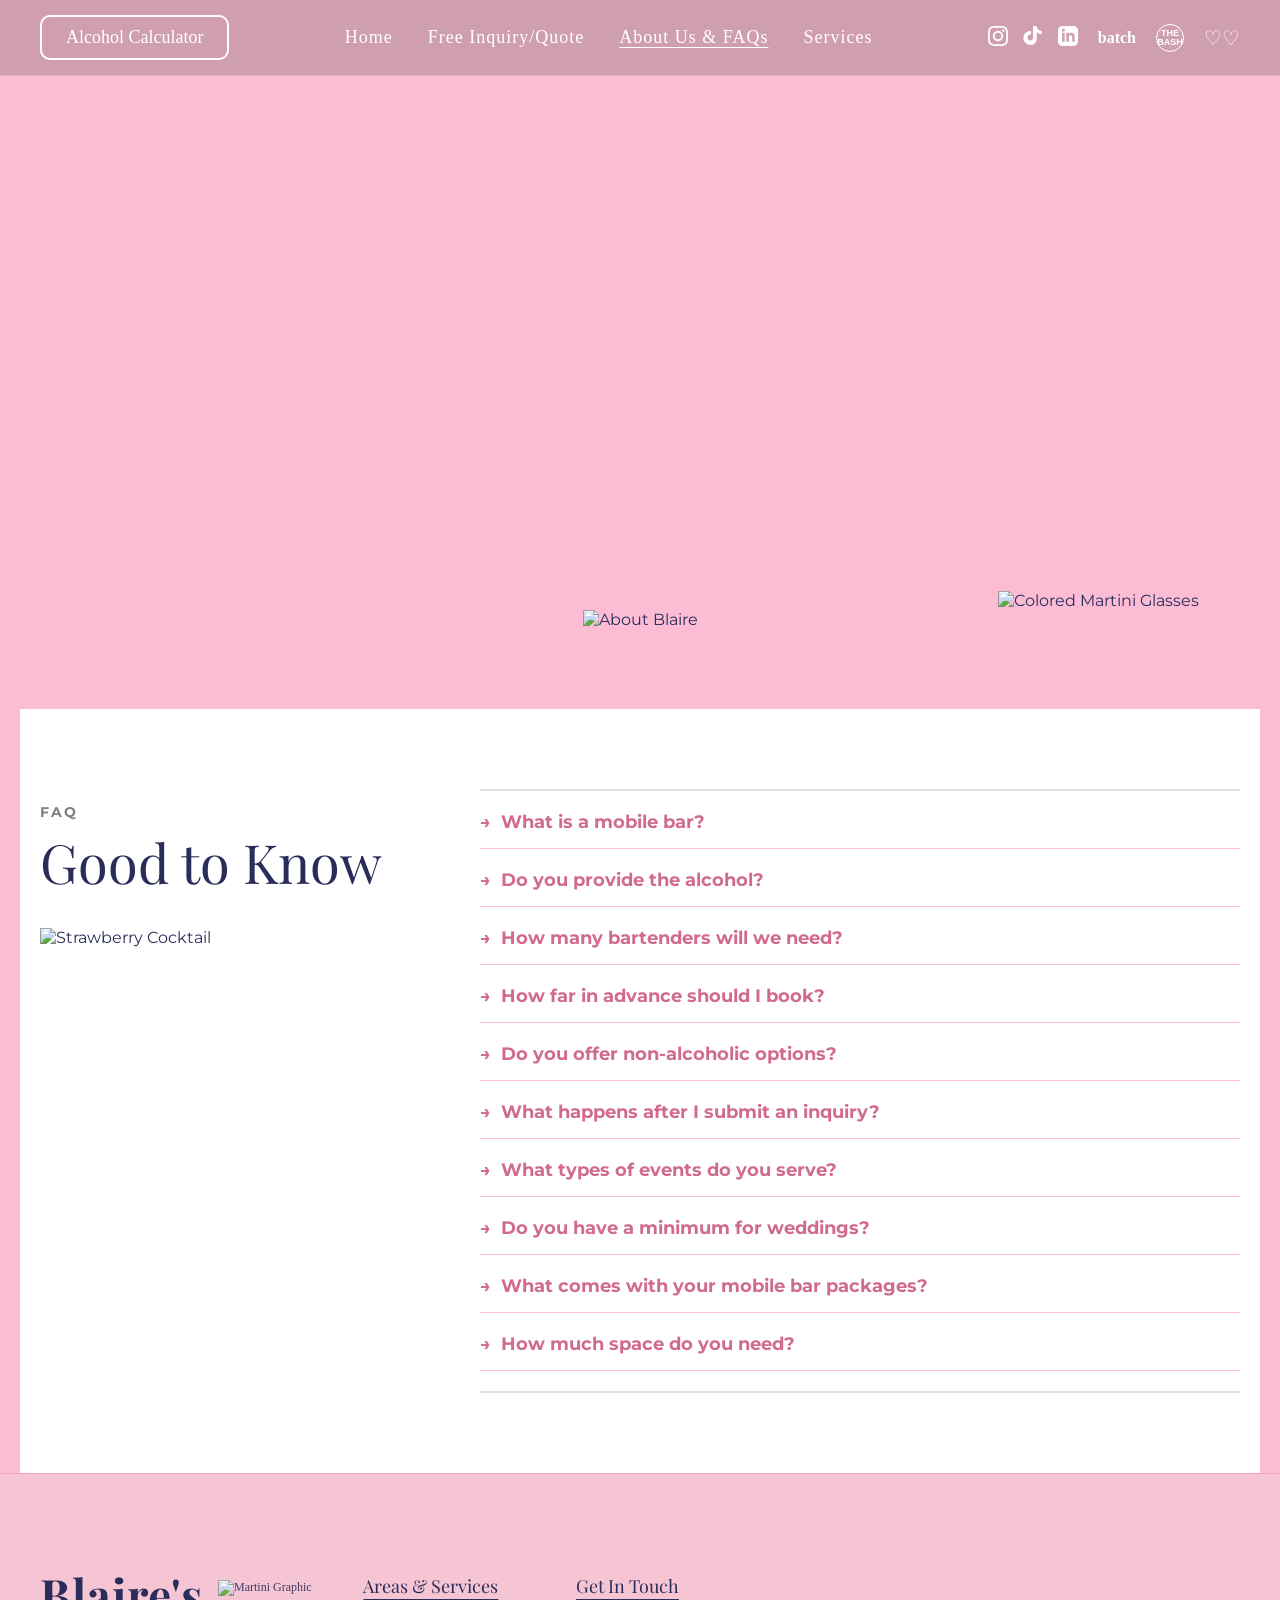
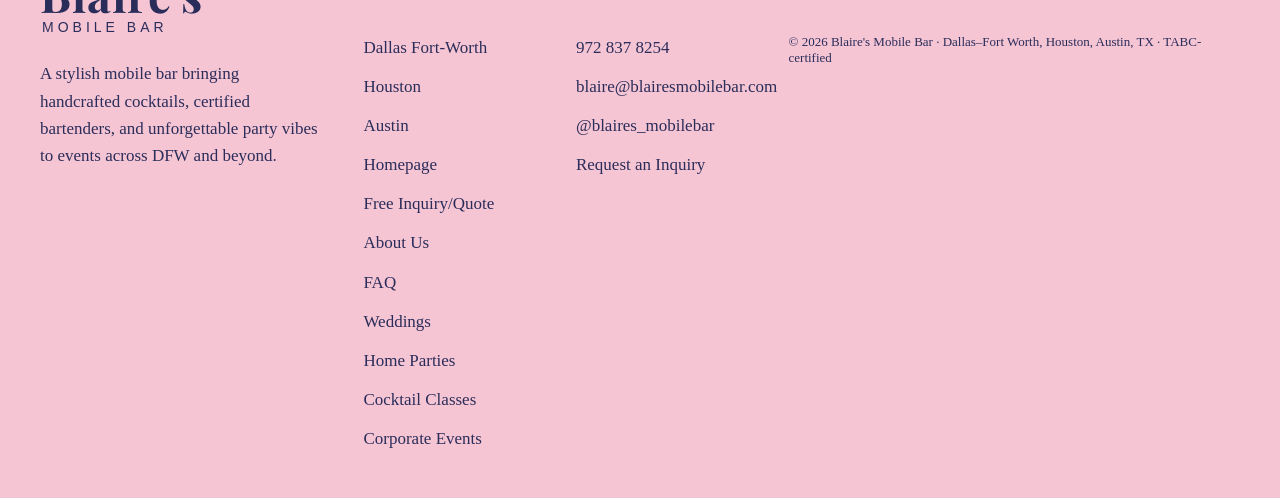
==== about.html @ 7f36cc10 "Add files via upload" ====
<!DOCTYPE html>
<html lang="en">
<head>
    <meta charset="UTF-8">
    <meta name="viewport" content="width=device-width, initial-scale=1.0">
    <title>About Us & FAQs | Blaire's Mobile Bar</title>
    
    <!-- Meta Pixel Code -->
    <script>
    !function(f,b,e,v,n,t,s)
    {if(f.fbq)return;n=f.fbq=function(){n.callMethod?
    n.callMethod.apply(n,arguments):n.queue.push(arguments)};
    if(!f._fbq)f._fbq=n;n.push=n;n.loaded=!0;n.version='2.0';
    n.queue=[];t=b.createElement(e);t.async=!0;
    t.src=v;s=b.getElementsByTagName(e)[0];
    s.parentNode.insertBefore(t,s)}(window, document,'script',
    'https://connect.facebook.net/en_US/fbevents.js');
    fbq('init', '1625877711459147');
    fbq('track', 'PageView');
    </script>
    <noscript><img height="1" width="1" style="display:none"
    src="https://www.facebook.com/tr?id=1625877711459147&ev=PageView&noscript=1"
    /></noscript>
    <!-- End Meta Pixel Code -->

    <link rel="stylesheet" href="style.css">
</head>
<body>

    <!-- Navigation Header -->
    <header style="position: fixed; top: 0; left: 0; width: 100%; z-index: 1000; background-color: rgba(140, 115, 121, 0.4); backdrop-filter: blur(8px); -webkit-backdrop-filter: blur(8px); display: flex; align-items: center; justify-content: space-between; padding: 15px 40px; box-sizing: border-box; font-family: Georgia, serif; border-bottom: 1px solid rgba(255, 255, 255, 0.2);">
        
        <!-- Styled Button -->
        <a href="#" class="btn" style="background-color: transparent; border: 2px solid white; border-radius: 10px; font-family: Georgia, serif; text-transform: none; font-size: 18px; font-weight: normal; color: white; padding: 10px 24px; text-decoration: none; display: inline-block;">Alcohol Calculator</a>
        
        <!-- Navigation Links -->
        <ul class="nav-links" style="display: flex; gap: 35px; list-style: none; margin: 0; padding: 0; align-items: center;">
            <li><a href="index.html" style="font-family: Georgia, serif; font-size: 18px; color: white; text-decoration: none; text-transform: none;">Home</a></li>
            <li><a href="quote.html" style="font-family: Georgia, serif; font-size: 18px; color: white; text-decoration: none; text-transform: none;">Free Inquiry/Quote</a></li>
            <li><a href="about.html" style="font-family: Georgia, serif; font-size: 18px; color: white; text-decoration: underline; text-underline-offset: 4px; text-transform: none;">About Us & FAQs</a></li>
            <li><a href="services.html" style="font-family: Georgia, serif; font-size: 18px; color: white; text-decoration: none; text-transform: none;">Services</a></li>
        </ul>
        
        <!-- Socials & Partners (Linked) -->
        <div class="socials-partners" style="display: flex; align-items: center; gap: 15px; color: white;">
            <!-- Instagram -->
            <a href="https://www.instagram.com/blaires_mobilebar/" target="_blank" style="color: white; text-decoration: none;">
                <svg width="20" height="20" fill="currentColor" viewBox="0 0 24 24"><path d="M12 2.163c3.204 0 3.584.012 4.85.07 3.252.148 4.771 1.691 4.919 4.919.058 1.265.069 1.645.069 4.849 0 3.205-.012 3.584-.069 4.849-.149 3.225-1.664 4.771-4.919 4.919-1.266.058-1.644.07-4.85.07-3.204 0-3.584-.012-4.849-.07-3.26-.149-4.771-1.699-4.919-4.92-.058-1.265-.07-1.644-.07-4.849 0-3.204.013-3.583.07-4.849.149-3.227 1.664-4.771 4.919-4.919 1.266-.057 1.645-.069 4.849-.069zM12 0C8.741 0 8.333.014 7.053.072 2.695.272.273 2.69.073 7.051.014 8.333 0 8.741 0 12c0 3.259.014 3.668.072 4.948.2 4.358 2.618 6.78 6.98 6.98 1.281.058 1.689.072 4.948.072 3.259 0 3.668-.014 4.948-.072 4.354-.2 6.782-2.618 6.979-6.98.059-1.28.073-1.689.073-4.948 0-3.259-.014-3.667-.072-4.947-.196-4.354-2.617-6.78-6.979-6.98C15.668.014 15.259 0 12 0zm0 5.838a6.162 6.162 0 100 12.324 6.162 6.162 0 000-12.324zM12 16a4 4 0 110-8 4 4 0 010 8zm6.406-11.845a1.44 1.44 0 100 2.881 1.44 1.44 0 000-2.881z"/></svg>
            </a>
            <!-- TikTok -->
            <a href="https://tiktok.com/@blaires.mobile.bar" target="_blank" style="color: white; text-decoration: none;">
                <svg width="20" height="20" fill="currentColor" viewBox="0 0 24 24"><path d="M12.53.02C13.84 0 15.14.01 16.44 0c.08 1.53.63 3.09 1.75 4.17 1.12 1.11 2.7 1.62 4.24 1.79v4.03c-1.44-.07-2.88-.52-4.11-1.28a7.86 7.86 0 01-1.79-1.57V15c-.01 1.4-.33 2.83-1.01 4.1-.73 1.35-1.92 2.47-3.37 3.05a8.77 8.77 0 01-6.14.07 8.52 8.52 0 01-3.67-2.65A8.77 8.77 0 01.32 15a8.88 8.88 0 013.22-7.16 8.52 8.52 0 016.14-1.64v4.06c-.95-.08-1.93.09-2.77.58-.87.51-1.48 1.45-1.6 2.46-.11.96.16 1.98.74 2.77s1.5 1.28 2.49 1.27a3.48 3.48 0 003.49-3.48V.02h.53z"/></svg>
            </a>
            <!-- LinkedIn -->
            <a href="https://www.linkedin.com/company/blaire-s-mobile-bar/" target="_blank" style="color: white; text-decoration: none;">
                <svg width="20" height="20" fill="currentColor" viewBox="0 0 24 24"><path d="M19 0h-14c-2.761 0-5 2.239-5 5v14c0 2.761 2.239 5 5 5h14c2.762 0 5-2.239 5-5v-14c0-2.761-2.238-5-5-5zm-11 19h-3v-11h3v11zm-1.5-12.268c-.966 0-1.75-.779-1.75-1.75s.784-1.75 1.75-1.75 1.75.779 1.75 1.75-.784 1.75-1.75 1.75zm13.5 12.268h-3v-5.604c0-3.368-4-3.113-4 0v5.604h-3v-11h3v1.765c1.396-2.586 7-2.777 7 2.476v6.759z"/></svg>
            </a>
            <!-- Batch -->
            <a href="https://letsbatch.com/experiences/fb91f2fe-104f-4f2c-a0b3-4a798e4db5f9" target="_blank" style="color: white; text-decoration: none; display: flex; align-items: center;">
                <span style="font-family: Georgia, serif; font-size: 16px; font-weight: bold; margin-left: 5px;">batch</span>
            </a>
            <!-- THE BASH badge -->
            <a href="https://www.thebash.com/bartender/blaire-s-mobile-bar-service" target="_blank" style="color: white; text-decoration: none; display: flex; align-items: center;">
                <span style="font-family: 'Helvetica Neue', Helvetica, Arial, sans-serif; font-size: 9px; font-weight: bold; border: 1px solid white; border-radius: 50%; width: 26px; height: 26px; display: flex; align-items: center; justify-content: center; text-transform: uppercase; line-height: 1; text-align: center; margin-left: 5px;">the bash</span>
            </a>
            <!-- Zola (Double Hearts) -->
            <a href="https://www.zola.com/wedding-vendors/wedding-bar-services/blaire-s-mobile-bar" target="_blank" style="color: white; text-decoration: none; display: flex; align-items: center;">
                <span style="font-size: 20px; line-height: 1; margin-left: 5px;">♡♡</span>
            </a>
        </div>
    </header>

    <main>
        <!-- Hero Section -->
        <section class="hero" style="position: relative; height: 450px; background-image: url('images/about us page top banner.png'); background-size: cover; background-position: center; margin-top: 0;">
            
            <!-- Overlapping Colored Glasses (Moved further right and lowered) -->
            <img src="images/about us colored glasses.png" alt="Colored Martini Glasses" style="position: absolute; bottom: -160px; left: 78%; width: 280px; z-index: 10; pointer-events: none;">
            
        </section>

        <!-- About Section (Pink Background using single Canva image) -->
        <section style="background-color: var(--bg-pink); padding: 160px 20px 80px 20px; text-align: center;">
            <img src="images/about us page - bar plus about us.png" alt="About Blaire" style="max-width: 1000px; width: 100%; height: auto;">
        </section>

        <!-- FAQ Section -->
        <section class="faq-section" style="display: flex; flex-wrap: wrap; max-width: 1200px; margin: 0 auto; padding: 80px 20px; gap: 60px;">
            
            <!-- Left Side: Title and Image -->
            <div style="flex: 1; min-width: 350px;">
                <p style="text-transform: uppercase; letter-spacing: 2px; font-size: 14px; color: gray; margin-bottom: 5px; font-weight: bold;">FAQ</p>
                <h2 style="font-size: 54px; margin-top: 0; color: var(--nav-dark); font-weight: normal; margin-bottom: 30px;">Good to Know</h2>
                <img src="images/about us strawberry.png" alt="Strawberry Cocktail" style="width: 100%; max-width: 450px; box-shadow: none;">
            </div>

            <!-- Right Side: Accordions (Matching exact text from screenshot) -->
            <div style="flex: 2; min-width: 500px;">
                <div style="border-top: 2px solid #e0e0e0; border-bottom: 2px solid #e0e0e0; padding: 20px 0;">
                    
                    <details style="margin-bottom: 20px;">
                        <summary style="color: #d16b8a; font-weight: bold; font-size: 18px; margin-bottom: 5px; cursor: pointer;">What is a mobile bar?</summary>
                        <p style="margin-top: 5px; color: #2a2d5a; line-height: 1.6;">A mobile bar is a fully portable bar experience that brings professional bartending services directly to your event. We handle the setup, service, and cleanup so you can focus on celebrating. We are fully insured and all of our bartenders are TABC-certified!</p>
                    </details>

                    <details style="margin-bottom: 20px;">
                        <summary style="color: #d16b8a; font-weight: bold; font-size: 18px; margin-bottom: 5px; cursor: pointer;">Do you provide the alcohol?</summary>
                        <p style="margin-top: 5px; color: #2a2d5a; line-height: 1.6;">No. Blaire's Mobile Bar is a dry hire service, meaning you'll purchase the alcohol while we provide the bartenders, bar setup, service, and expertise. Of course, we can help you determine how much alcohol to buy and recommend different types and pick up an order for you!</p>
                    </details>

                    <details style="margin-bottom: 20px;">
                        <summary style="color: #d16b8a; font-weight: bold; font-size: 18px; margin-bottom: 5px; cursor: pointer;">How many bartenders will we need?</summary>
                        <p style="margin-top: 5px; color: #2a2d5a; line-height: 1.6;">For most weddings, one bartender can comfortably serve up to 75 guests. For larger celebrations, we will need an additional bartender (+1 per 75 guests) to ensure quick service and shorter wait times.</p>
                    </details>

                    <details style="margin-bottom: 20px;">
                        <summary style="color: #d16b8a; font-weight: bold; font-size: 18px; margin-bottom: 5px; cursor: pointer;">How far in advance should I book?</summary>
                        <p style="margin-top: 5px; color: #2a2d5a; line-height: 1.6;">For summer and fall weddings, we recommend at least 10 months in advance. We only service 3 events per day on the weekend, so booking sooner is better!</p>
                    </details>
                    
                    <details style="margin-bottom: 20px;">
                        <summary style="color: #d16b8a; font-weight: bold; font-size: 18px; margin-bottom: 5px; cursor: pointer;">Do you offer non-alcoholic options?</summary>
                        <p style="margin-top: 5px; color: #2a2d5a; line-height: 1.6;">Yes! We can create mocktails and other non-alcoholic beverage experiences so every guest can enjoy something special.</p>
                    </details>

                    <details style="margin-bottom: 20px;">
                        <summary style="color: #d16b8a; font-weight: bold; font-size: 18px; margin-bottom: 5px; cursor: pointer;">What happens after I submit an inquiry?</summary>
                        <p style="margin-top: 5px; color: #2a2d5a; line-height: 1.6;">We'll reach out to learn more about your event, discuss your vision, answer any questions, and create a custom quote tailored to your celebration!</p>
                    </details>

                    <details style="margin-bottom: 20px;">
                        <summary style="color: #d16b8a; font-weight: bold; font-size: 18px; margin-bottom: 5px; cursor: pointer;">What types of events do you serve?</summary>
                        <p style="margin-top: 5px; color: #2a2d5a; line-height: 1.6;">We cater weddings, corporate events, private parties, birthday celebrations, anniversaries, fundraisers, festivals, and other special occasions. Just about anything, we can do!</p>
                    </details>

                    <details style="margin-bottom: 20px;">
                        <summary style="color: #d16b8a; font-weight: bold; font-size: 18px; margin-bottom: 5px; cursor: pointer;">Do you have a minimum for weddings?</summary>
                        <p style="margin-top: 5px; color: #2a2d5a; line-height: 1.6;">No! We have a base package starting at $850 and then everything is priced per person going to your event as well as any additional add-ons that you'd like for your event :)</p>
                    </details>

                    <details style="margin-bottom: 20px;">
                        <summary style="color: #d16b8a; font-weight: bold; font-size: 18px; margin-bottom: 5px; cursor: pointer;">What comes with your mobile bar packages?</summary>
                        <p style="margin-top: 5px; color: #2a2d5a; line-height: 1.6;">Our Base Package includes a full bar setup, premium cups and garnishes, one professional bartender, and fully insured service. Setup, service, and cleanup are all included, so you can focus on celebrating while we keep the drinks flowing. For events with more than 75 guests, an additional bartender is required to ensure smooth and efficient service :)</p>
                    </details>

                    <details style="margin-bottom: 0;">
                        <summary style="color: #d16b8a; font-weight: bold; font-size: 18px; margin-bottom: 5px; cursor: pointer;">How much space do you need?</summary>
                        <p style="margin-top: 5px; color: #2a2d5a; line-height: 1.6;">Our setup requires a flat, accessible area large enough for the bar and service space. We'll review your event location during the planning process to ensure a seamless setup!</p>
                    </details>

                </div>
            </div>
        </section>
    </main>

    <!-- Footer -->
    <footer style="background-color: #f6c5d4; padding: 100px 40px 40px; font-family: Georgia, serif; color: #2a2d5a; position: relative; z-index: 1;">
        
        <!-- Strict 3-Column Layout -->
        <div style="max-width: 1200px; margin: 0 auto; display: flex; justify-content: space-between; align-items: flex-start;">
            
            <!-- Column 1: Logo & Bio (40% width) -->
            <div style="width: 40%; padding-right: 40px;">
                <!-- Logo Area -->
                <div style="display: flex; align-items: center; margin-bottom: 25px;">
                    <div style="display: flex; flex-direction: column; justify-content: center;">
                        <h2 style="font-family: 'Playfair Display', Georgia, serif; font-size: 46px; font-weight: bold; margin: 0; color: #2a2d5a; line-height: 0.9; letter-spacing: 1px;">Blaire's</h2>
                        <p style="font-family: 'Helvetica Neue', Helvetica, Arial, sans-serif; font-size: 14px; letter-spacing: 4px; margin: 4px 0 0 2px; color: #2a2d5a; font-weight: 500;">MOBILE BAR</p>
                    </div>
                    <!-- Martini Graphic -->
                    <img src="images/Small Martini on top of weddings.png" alt="Martini Graphic" style="height: 50px; margin-left: 15px; opacity: 0.9;">
                </div>
                
                <!-- Bio Text -->
                <p style="font-size: 17px; line-height: 1.6; color: #2a2d5a; margin: 0; max-width: 380px;">
                    A stylish mobile bar bringing handcrafted cocktails, certified bartenders, and unforgettable party vibes to events across DFW and beyond.
                </p>
            </div>

            <!-- Column 2: Areas & Services (30% width) -->
            <div style="width: 30%;">
                <h4 style="font-size: 18px; font-weight: normal; text-decoration: underline; text-underline-offset: 6px; margin-top: 0; margin-bottom: 30px; color: #2a2d5a;">Areas & Services</h4>
                <ul style="list-style: none; padding: 0; margin: 0; line-height: 2.3; font-size: 17px;">
                    <li style="color: #2a2d5a;">Dallas Fort-Worth</li>
                    <li style="color: #2a2d5a;">Houston</li>
                    <li style="color: #2a2d5a;">Austin</li>
                    <li><a href="index.html" style="color: #2a2d5a; text-decoration: none;">Homepage</a></li>
                    <li><a href="quote.html" style="color: #2a2d5a; text-decoration: none;">Free Inquiry/Quote</a></li>
                    <li><a href="about.html" style="color: #2a2d5a; text-decoration: none;">About Us</a></li>
                    <li><a href="about.html" style="color: #2a2d5a; text-decoration: none;">FAQ</a></li>
                    <li><a href="services.html" style="color: #2a2d5a; text-decoration: none;">Weddings</a></li>
                    <li><a href="services.html" style="color: #2a2d5a; text-decoration: none;">Home Parties</a></li>
                    <li><a href="services.html" style="color: #2a2d5a; text-decoration: none;">Cocktail Classes</a></li>
                    <li><a href="services.html" style="color: #2a2d5a; text-decoration: none;">Corporate Events</a></li>
                </ul>
            </div>

            <!-- Column 3: Get In Touch (30% width) -->
            <div style="width: 30%;">
                <h4 style="font-size: 18px; font-weight: normal; text-decoration: underline; text-underline-offset: 6px; margin-top: 0; margin-bottom: 30px; color: #2a2d5a;">Get In Touch</h4>
                <ul style="list-style: none; padding: 0; margin: 0; line-height: 2.3; font-size: 17px;">
                    <li style="color: #2a2d5a;">972 837 8254</li>
                    <li><a href="mailto:blaire@blairesmobilebar.com" style="color: #2a2d5a; text-decoration: none;">blaire@blairesmobilebar.com</a></li>
                    <li><a href="https://www.instagram.com/blaires_mobilebar/" target="_blank" style="color: #2a2d5a; text-decoration: none;">@blaires_mobilebar</a></li>
                    <li><a href="quote.html" style="color: #2a2d5a; text-decoration: none;">Request an Inquiry</a></li>
                </ul>
            </div>
            
        </div>

        <!-- Bottom Copyright Line -->
        <div style="max-width: 1200px; margin: 60px auto 0; padding-top: 0;">
            <p style="font-size: 13px; color: #2a2d5a; margin: 0;">
                © 2026 Blaire's Mobile Bar &middot; Dallas–Fort Worth, Houston, Austin, TX &middot; TABC-certified
            </p>
        </div>
    </footer>

</body>
</html>
---- style.css ----
/* --- GLOBAL STYLES --- */
@import url('https://fonts.googleapis.com/css2?family=Montserrat:wght@300;400;600&family=Playfair+Display:ital,wght@0,400;0,600;1,400&display=swap');

:root {
    --bg-pink: #fcbcd4; /* Your exact Canva pink */
    --nav-dark: #2a2d5a; /* Your exact text color */
    --text-dark: #2a2d5a; /* Your exact text color */
    --button-pink: #d16b8a; /* Keeping the button slightly darker for contrast */
}

body, html {
    margin: 0;
    padding: 0;
    font-family: 'Montserrat', sans-serif;
    background-color: var(--bg-pink);
    color: var(--text-dark);
}

h1, h2, h3, h4 {
    font-family: 'Playfair Display', serif;
    font-weight: 400;
    color: var(--nav-dark);
}

/* --- NAVIGATION --- */
header {
    background-color: var(--nav-dark);
    padding: 15px 40px;
    display: flex;
    justify-content: space-between;
    align-items: center;
}

.nav-links {
    list-style: none;
    display: flex;
    gap: 30px;
    margin: 0;
    padding: 0;
}

.nav-links a {
    color: white;
    text-decoration: none;
    font-size: 14px;
    text-transform: uppercase;
    letter-spacing: 1px;
}

/* --- BUTTONS --- */
.btn {
    background-color: var(--button-pink);
    color: white;
    padding: 12px 30px;
    border-radius: 30px; /* Pill shape */
    text-decoration: none;
    font-weight: 600;
    display: inline-block;
    border: none;
    cursor: pointer;
    transition: background 0.3s;
}

.btn:hover {
    background-color: #b55a75;
}

/* --- WHITE CARDS --- */
.white-card {
    background-color: white;
    border-radius: 20px;
    padding: 40px;
    max-width: 900px;
    margin: 40px auto;
    text-align: center;
    box-shadow: 0 10px 30px rgba(0,0,0,0.05);
}

/* --- FOOTER --- */
footer {
    background-color: var(--bg-pink);
    border-top: 1px solid #eba5bd;
    padding: 40px;
    display: flex;
    justify-content: space-around;
    font-size: 12px;
}
/* --- SPLIT LAYOUTS (For About & FAQ pages) --- */
.split-section {
    display: flex;
    flex-wrap: wrap;
    align-items: center;
    justify-content: center;
    gap: 40px;
    padding: 60px 20px;
}

.split-image {
    flex: 1;
    min-width: 300px;
    max-width: 500px;
}

.split-image img {
    width: 100%;
    border-radius: 20px;
    box-shadow: 0 10px 30px rgba(0,0,0,0.1);
}

.split-text {
    flex: 1;
    min-width: 300px;
    max-width: 600px;
}

/* --- FAQ ACCORDIONS --- */
.faq-section {
    background-color: white;
    padding: 60px 20px;
}

details {
    margin-bottom: 15px;
    border-bottom: 1px solid var(--bg-pink);
    padding-bottom: 10px;
}

summary {
    font-weight: 600;
    color: var(--button-pink);
    cursor: pointer;
    list-style: none; /* Hides default arrow in some browsers */
    display: flex;
    align-items: center;
    gap: 10px;
}

summary::before {
    content: "→"; /* Replicates your Canva arrow */
    font-size: 18px;
}

details p {
    padding-left: 28px;
    font-size: 14px;
    line-height: 1.6;
    color: var(--text-dark);
}

/* --- INQUIRY FORM --- */
.form-container {
    background-color: var(--bg-pink);
    padding: 60px 20px;
}

.custom-form {
    background-color: rgba(255, 255, 255, 0.4);
    padding: 40px;
    border-radius: 20px;
    max-width: 800px;
    margin: 0 auto;
}

.form-group {
    margin-bottom: 20px;
    text-align: left;
}

.form-group label {
    display: block;
    font-weight: 600;
    margin-bottom: 8px;
    font-size: 14px;
}

.form-control {
    width: 100%;
    padding: 12px;
    border: none;
    border-radius: 8px;
    background-color: rgba(255, 255, 255, 0.7);
    font-family: 'Montserrat', sans-serif;
}

.checkbox-group label {
    font-weight: 400;
    display: flex;
    align-items: center;
    gap: 10px;
    margin-bottom: 10px;
}
/* --- SERVICES / WHAT'S INCLUDED GRID --- */
.included-grid {
    display: grid;
    grid-template-columns: 1fr 1fr;
    gap: 15px;
    margin-top: 20px;
    text-align: left;
}

.included-item {
    background-color: #f7ede8; /* Light tan color from Canva */
    padding: 15px 20px;
    border-radius: 12px;
    display: flex;
    align-items: center;
    gap: 15px;
    font-size: 13px;
    font-weight: 600;
}

/* --- PHOTO GALLERY GRID --- */
.gallery-section {
    padding: 60px 20px;
    background-color: white;
    text-align: center;
}

.gallery-grid {
    display: grid;
    grid-template-columns: repeat(4, 1fr);
    gap: 20px;
    max-width: 1000px;
    margin: 30px auto 0;
}

.gallery-grid img {
    width: 100%;
    height: 250px;
    object-fit: cover;
    border-radius: 15px;
}
/* --- REVIEWS SECTION --- */
.reviews-section {
    background-color: white;
    padding: 80px 20px;
    position: relative; /* Allows positioning of the background graphic */
    overflow: hidden;
}

.reviews-grid {
    display: grid;
    grid-template-columns: repeat(4, 1fr);
    gap: 20px;
    max-width: 1200px;
    margin: 0 auto;
    position: relative;
    z-index: 2; /* Keeps text above the background graphic */
}

.review-card {
    background-color: #ff99b8; /* The darker pink for the review boxes */
    padding: 30px 20px;
    border-radius: 15px;
    text-align: center;
    color: var(--nav-dark);
    font-size: 12px;
    line-height: 1.6;
    display: flex;
    flex-direction: column;
    justify-content: space-between;
}

.review-stars {
    color: gold;
    font-size: 20px;
    margin-top: 15px;
}
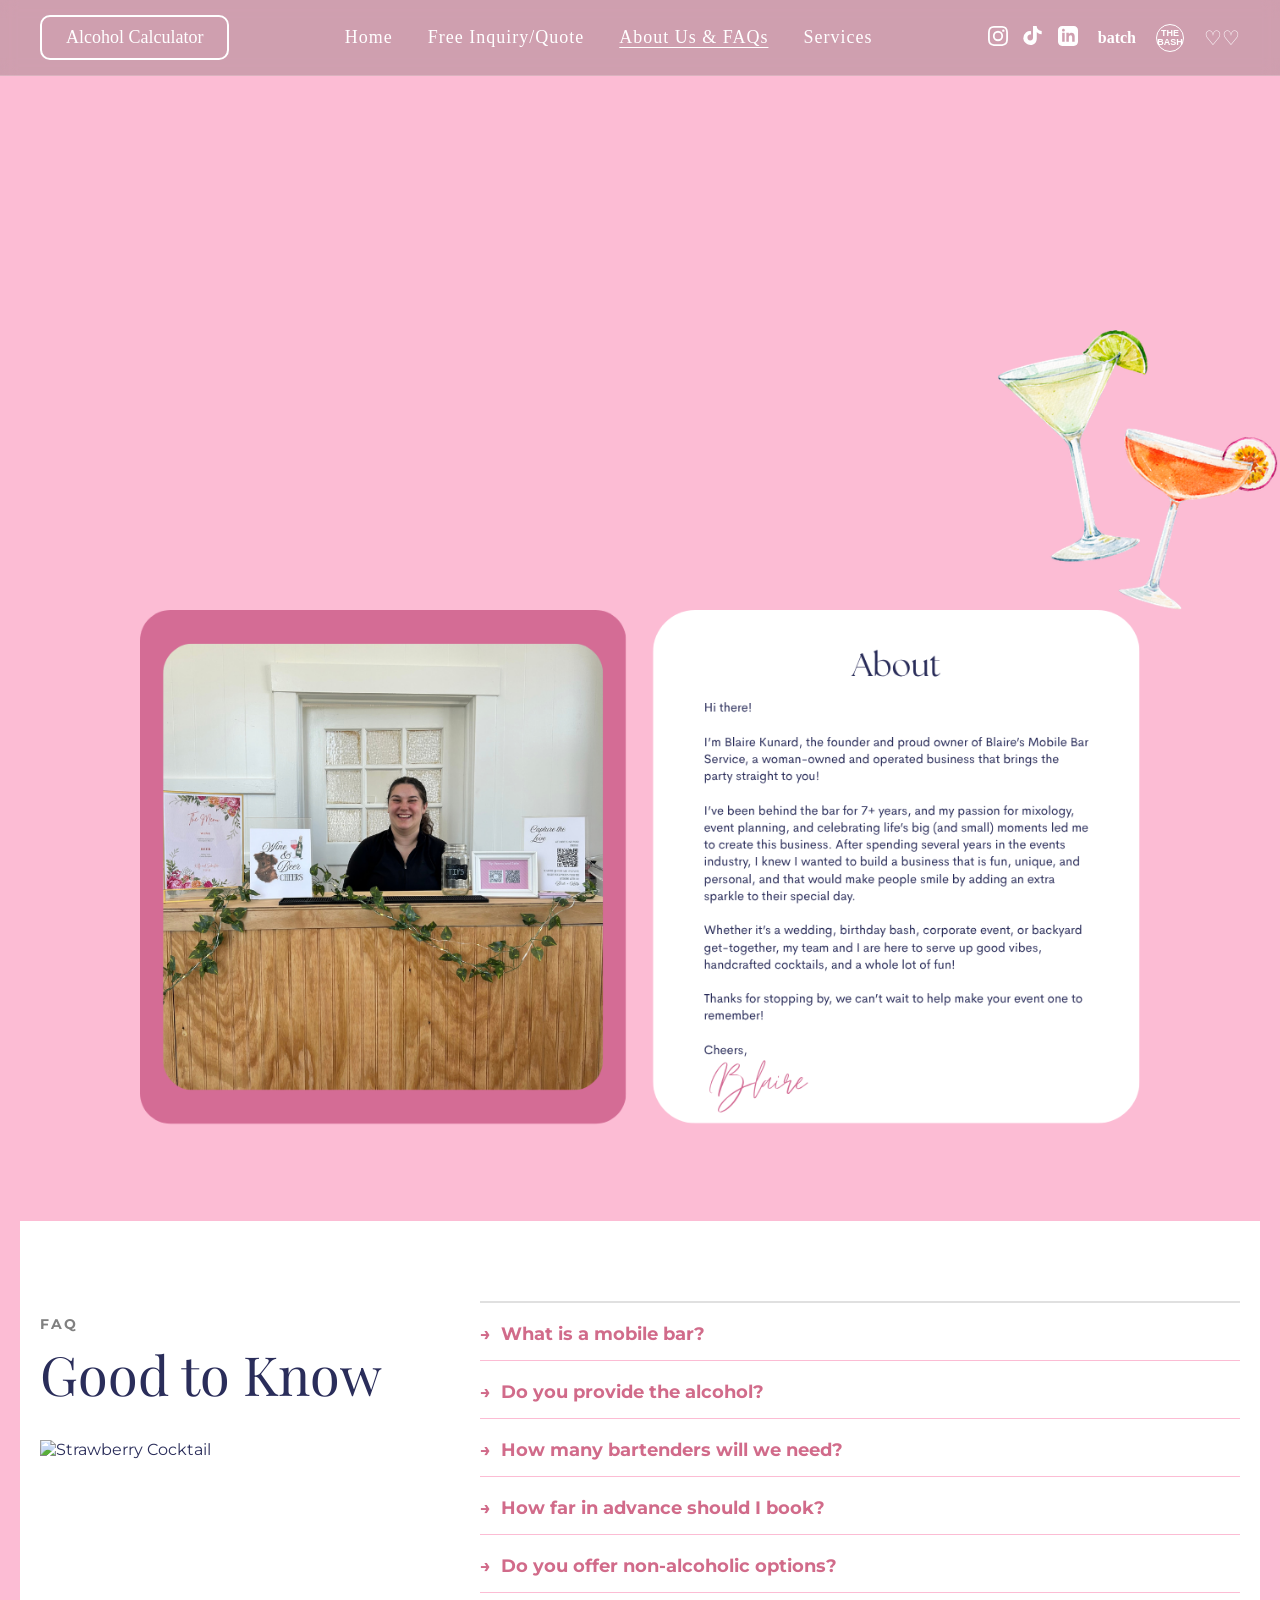
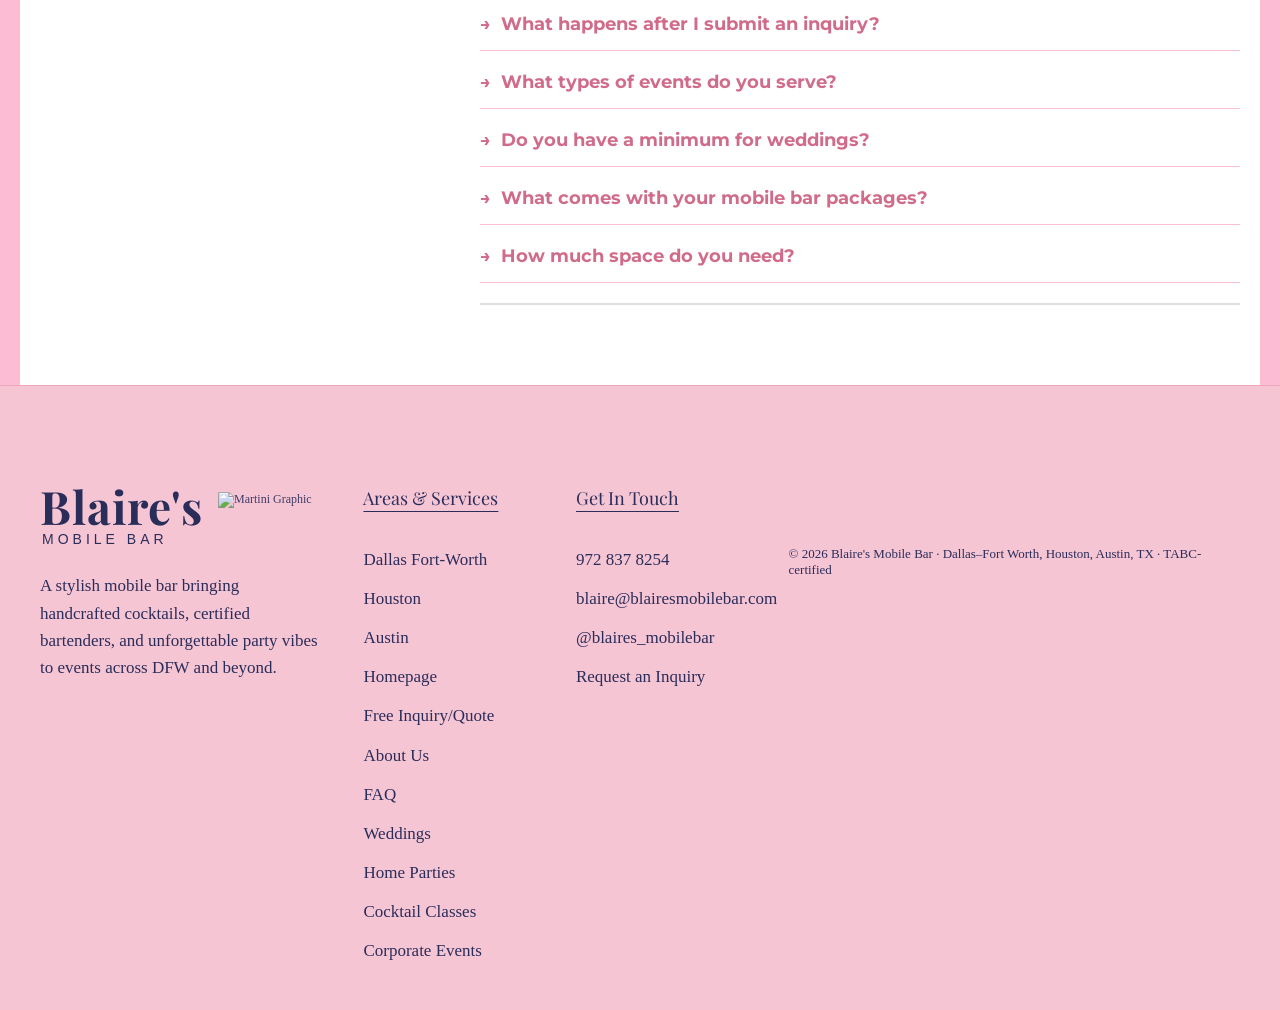
==== commit b8349144: "Update print statement from 'Hello' to 'Goodbye'" ====
--- a/about.html
+++ b/about.html
@@ -75,13 +75,13 @@
         <section class="hero" style="position: relative; height: 450px; background-image: url('images/about us page top banner.png'); background-size: cover; background-position: center; margin-top: 0;">
             
             <!-- Overlapping Colored Glasses (Moved further right and lowered) -->
-            <img src="images/about us colored glasses.png" alt="Colored Martini Glasses" style="position: absolute; bottom: -160px; left: 78%; width: 280px; z-index: 10; pointer-events: none;">
+            <img src="Images/about us colored glasses.png" alt="Colored Martini Glasses" style="position: absolute; bottom: -160px; left: 78%; width: 280px; z-index: 10; pointer-events: none;">
             
         </section>
 
         <!-- About Section (Pink Background using single Canva image) -->
         <section style="background-color: var(--bg-pink); padding: 160px 20px 80px 20px; text-align: center;">
-            <img src="images/about us page - bar plus about us.png" alt="About Blaire" style="max-width: 1000px; width: 100%; height: auto;">
+            <img src="Images/about us page - bar plus about us.png" alt="About Blaire" style="max-width: 1000px; width: 100%; height: auto;">
         </section>
 
         <!-- FAQ Section -->
@@ -217,4 +217,4 @@
     </footer>
 
 </body>
-</html>+</html>
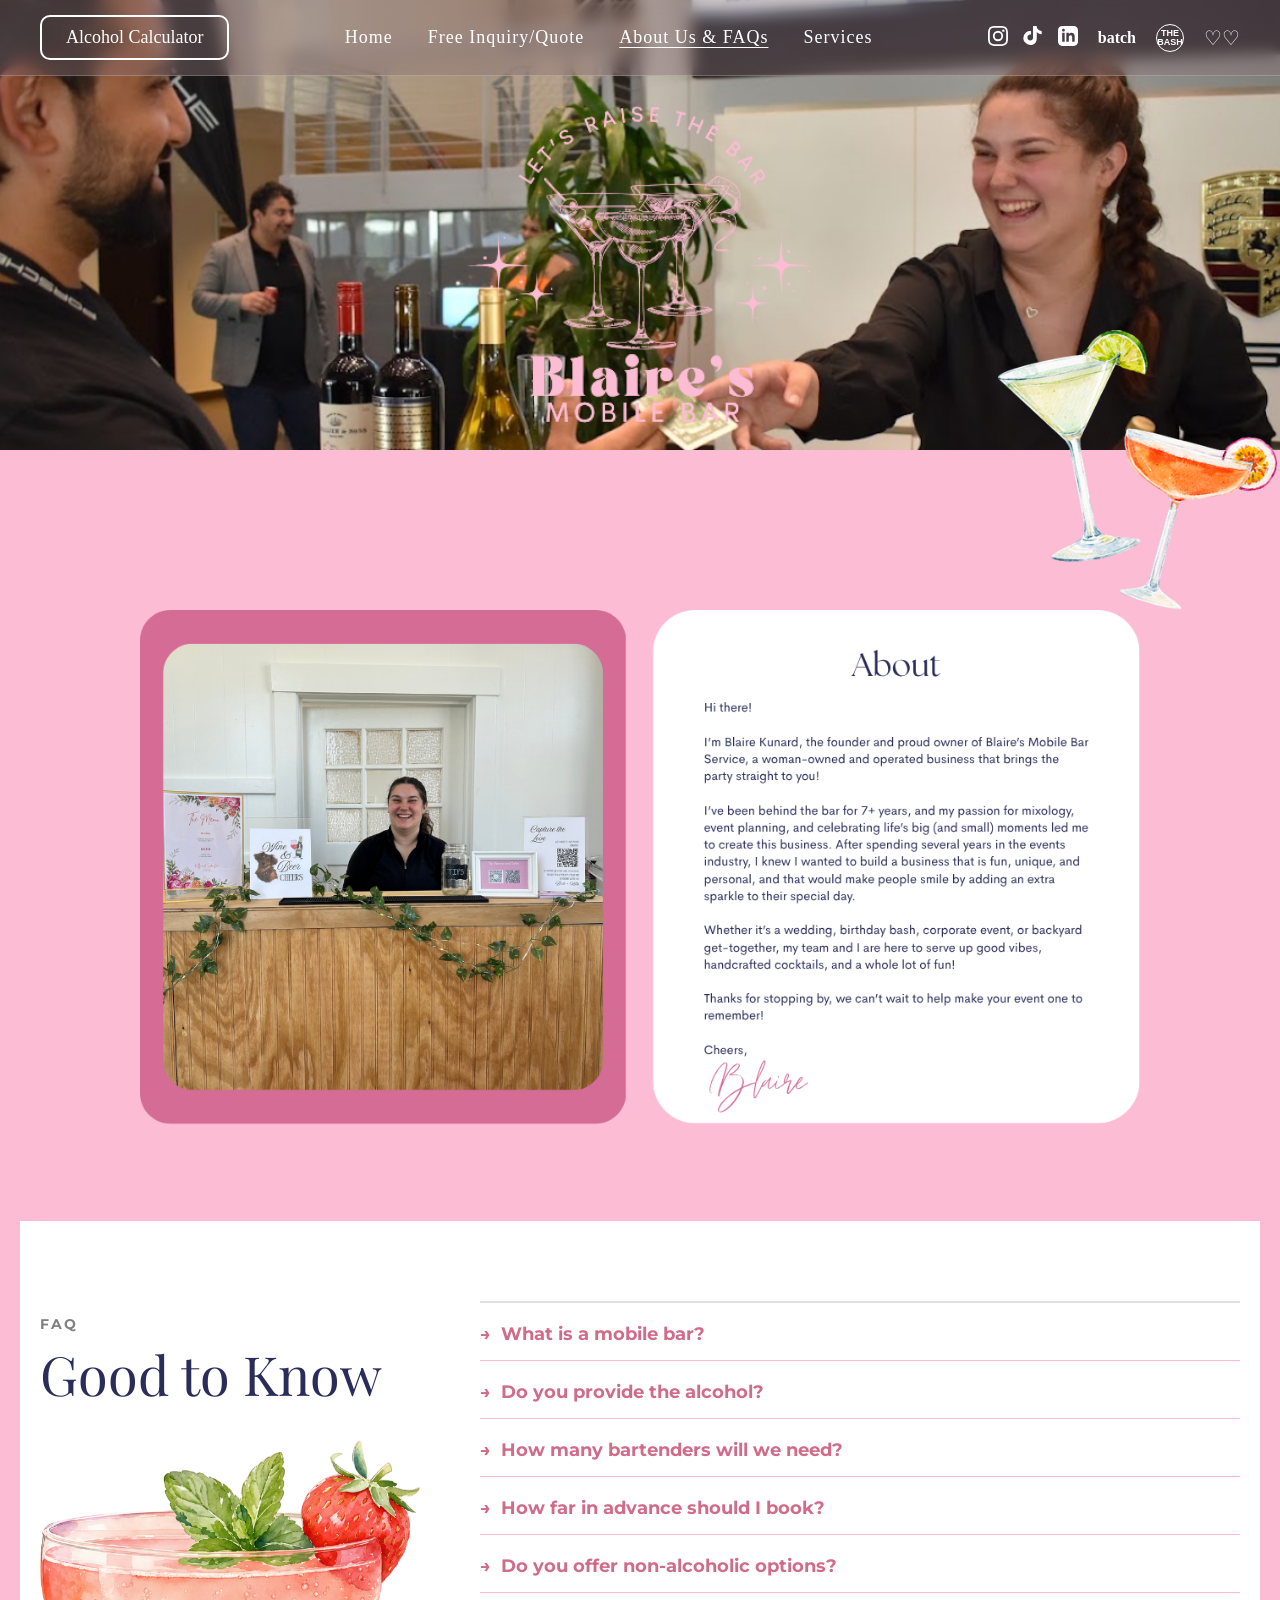
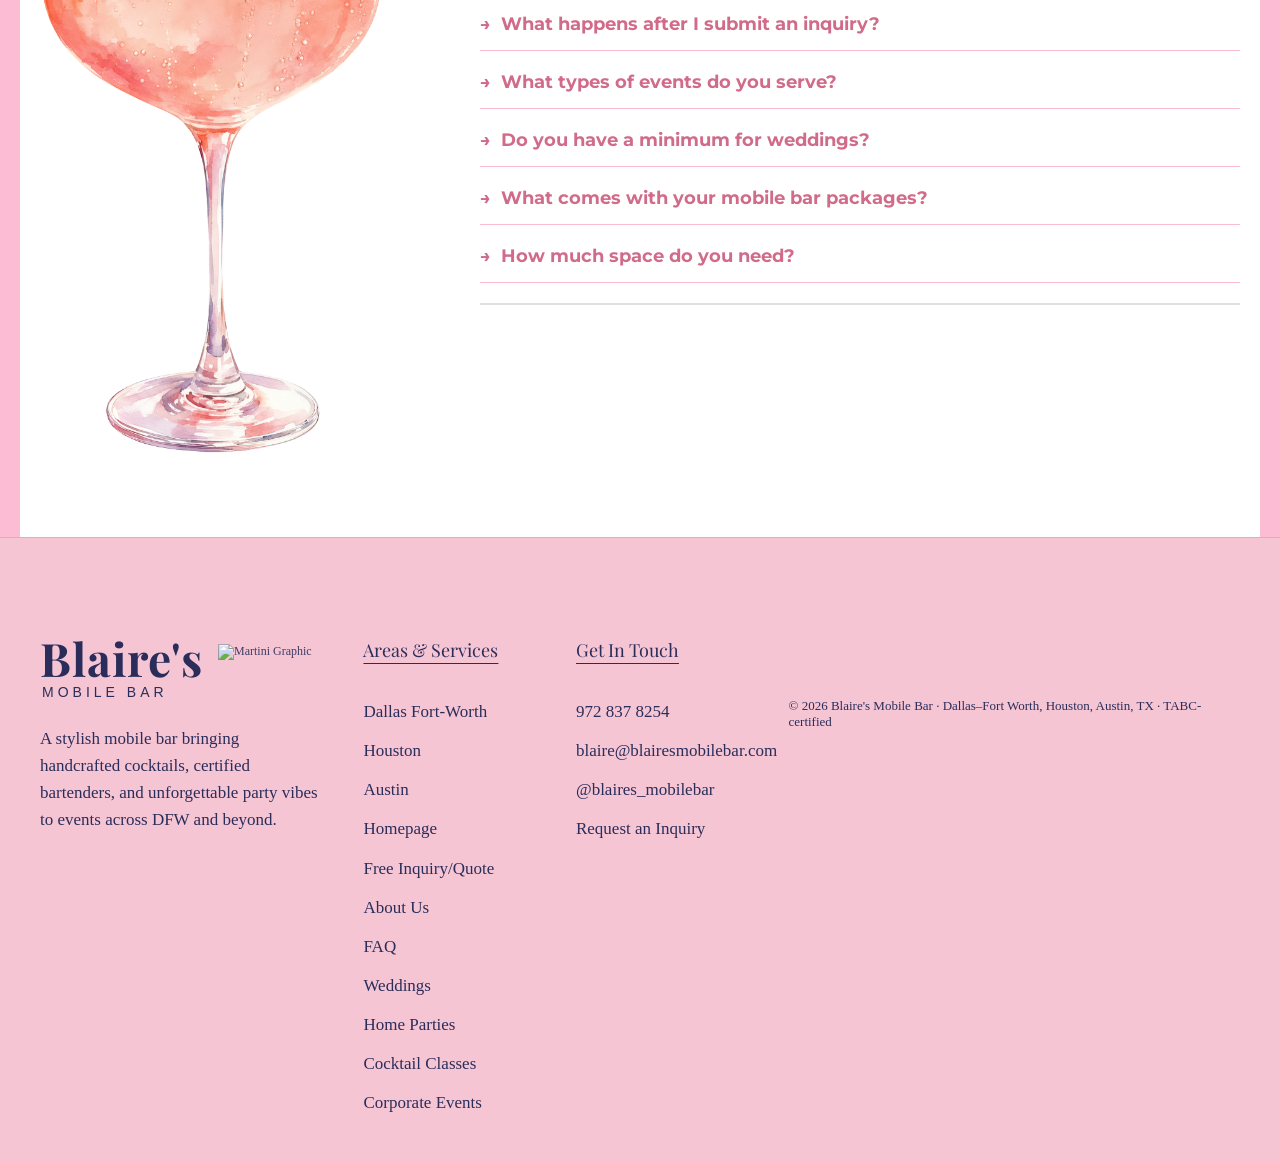
==== commit 6ec424ac: "Fixed folder pathing" ====
--- a/about.html
+++ b/about.html
@@ -72,7 +72,7 @@
 
     <main>
         <!-- Hero Section -->
-        <section class="hero" style="position: relative; height: 450px; background-image: url('images/about us page top banner.png'); background-size: cover; background-position: center; margin-top: 0;">
+        <section class="hero" style="position: relative; height: 450px; background-image: url('Images/about us page top banner.png'); background-size: cover; background-position: center; margin-top: 0;">
             
             <!-- Overlapping Colored Glasses (Moved further right and lowered) -->
             <img src="Images/about us colored glasses.png" alt="Colored Martini Glasses" style="position: absolute; bottom: -160px; left: 78%; width: 280px; z-index: 10; pointer-events: none;">
@@ -91,7 +91,7 @@
             <div style="flex: 1; min-width: 350px;">
                 <p style="text-transform: uppercase; letter-spacing: 2px; font-size: 14px; color: gray; margin-bottom: 5px; font-weight: bold;">FAQ</p>
                 <h2 style="font-size: 54px; margin-top: 0; color: var(--nav-dark); font-weight: normal; margin-bottom: 30px;">Good to Know</h2>
-                <img src="images/about us strawberry.png" alt="Strawberry Cocktail" style="width: 100%; max-width: 450px; box-shadow: none;">
+                <img src="Images/about us strawberry.png" alt="Strawberry Cocktail" style="width: 100%; max-width: 450px; box-shadow: none;">
             </div>
 
             <!-- Right Side: Accordions (Matching exact text from screenshot) -->
@@ -168,7 +168,7 @@
                         <p style="font-family: 'Helvetica Neue', Helvetica, Arial, sans-serif; font-size: 14px; letter-spacing: 4px; margin: 4px 0 0 2px; color: #2a2d5a; font-weight: 500;">MOBILE BAR</p>
                     </div>
                     <!-- Martini Graphic -->
-                    <img src="images/Small Martini on top of weddings.png" alt="Martini Graphic" style="height: 50px; margin-left: 15px; opacity: 0.9;">
+                    <img src="Images/Small Martini on top of weddings.png" alt="Martini Graphic" style="height: 50px; margin-left: 15px; opacity: 0.9;">
                 </div>
                 
                 <!-- Bio Text -->
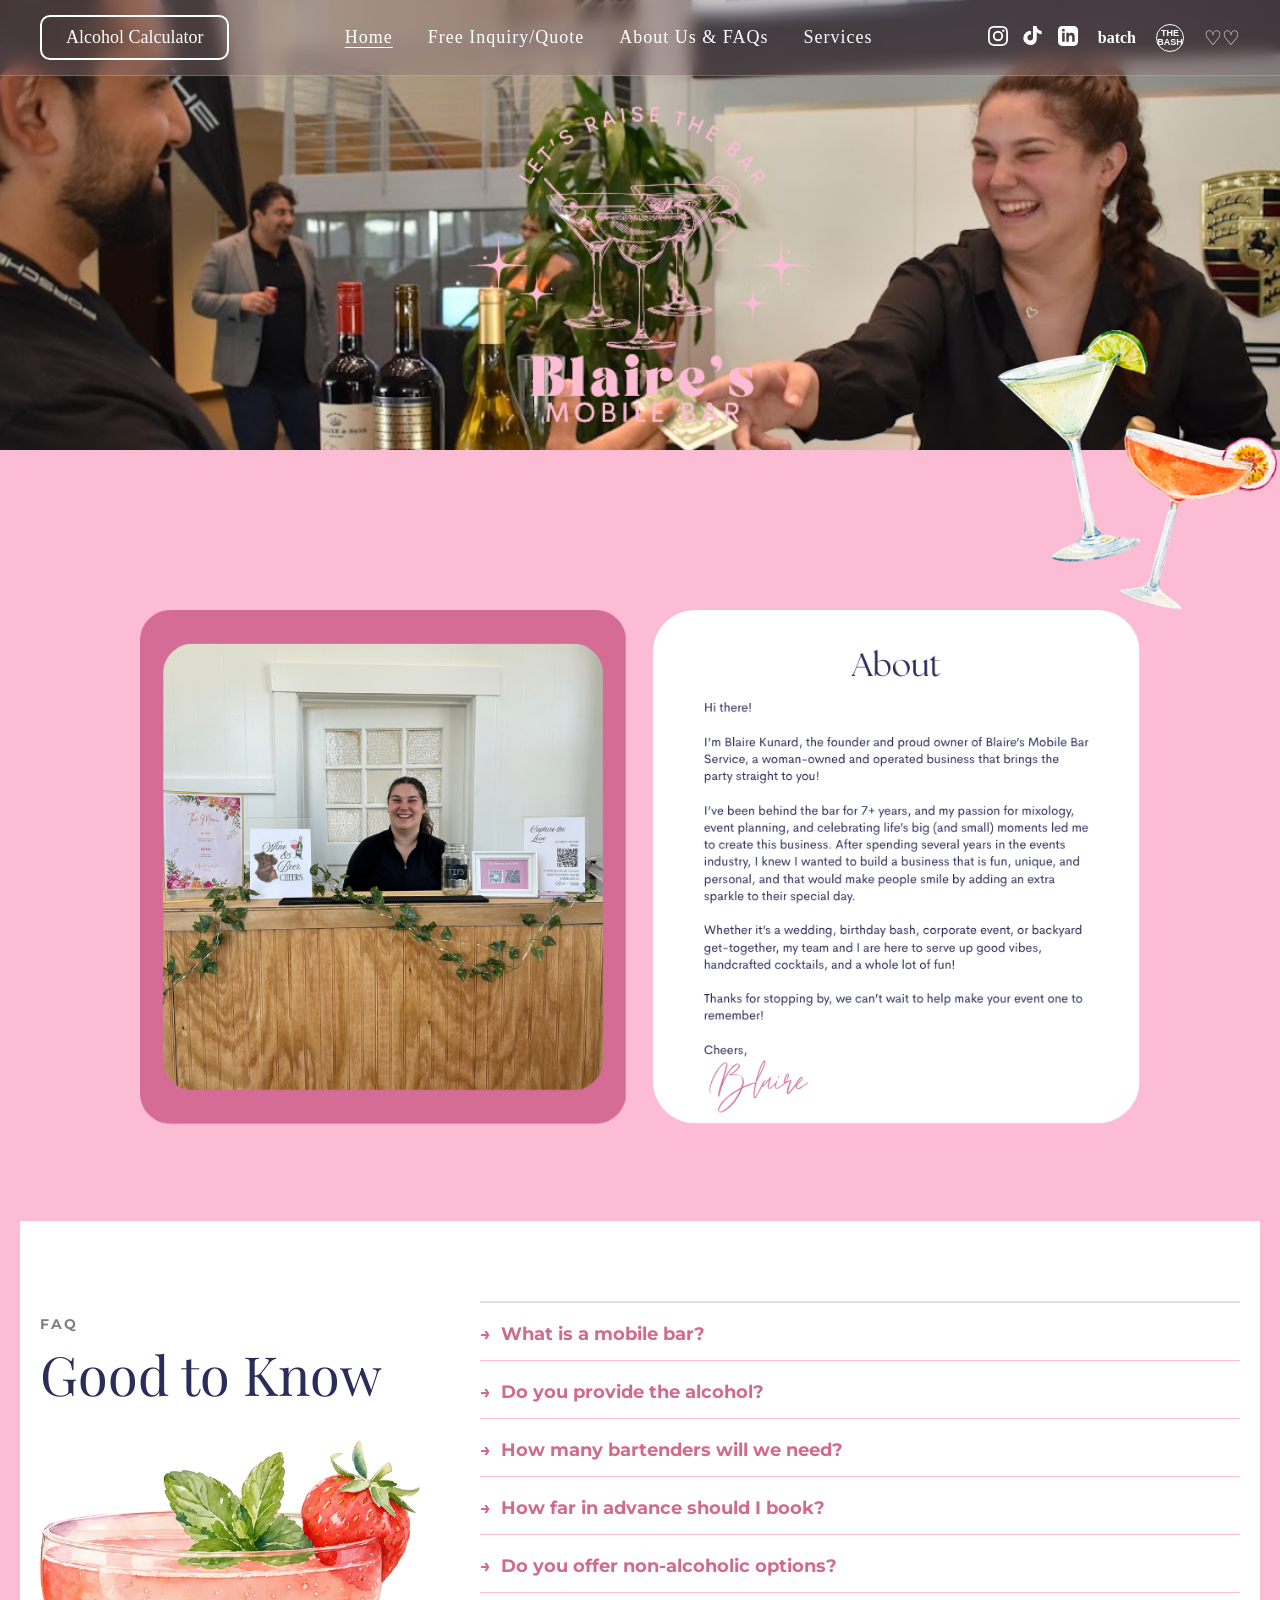
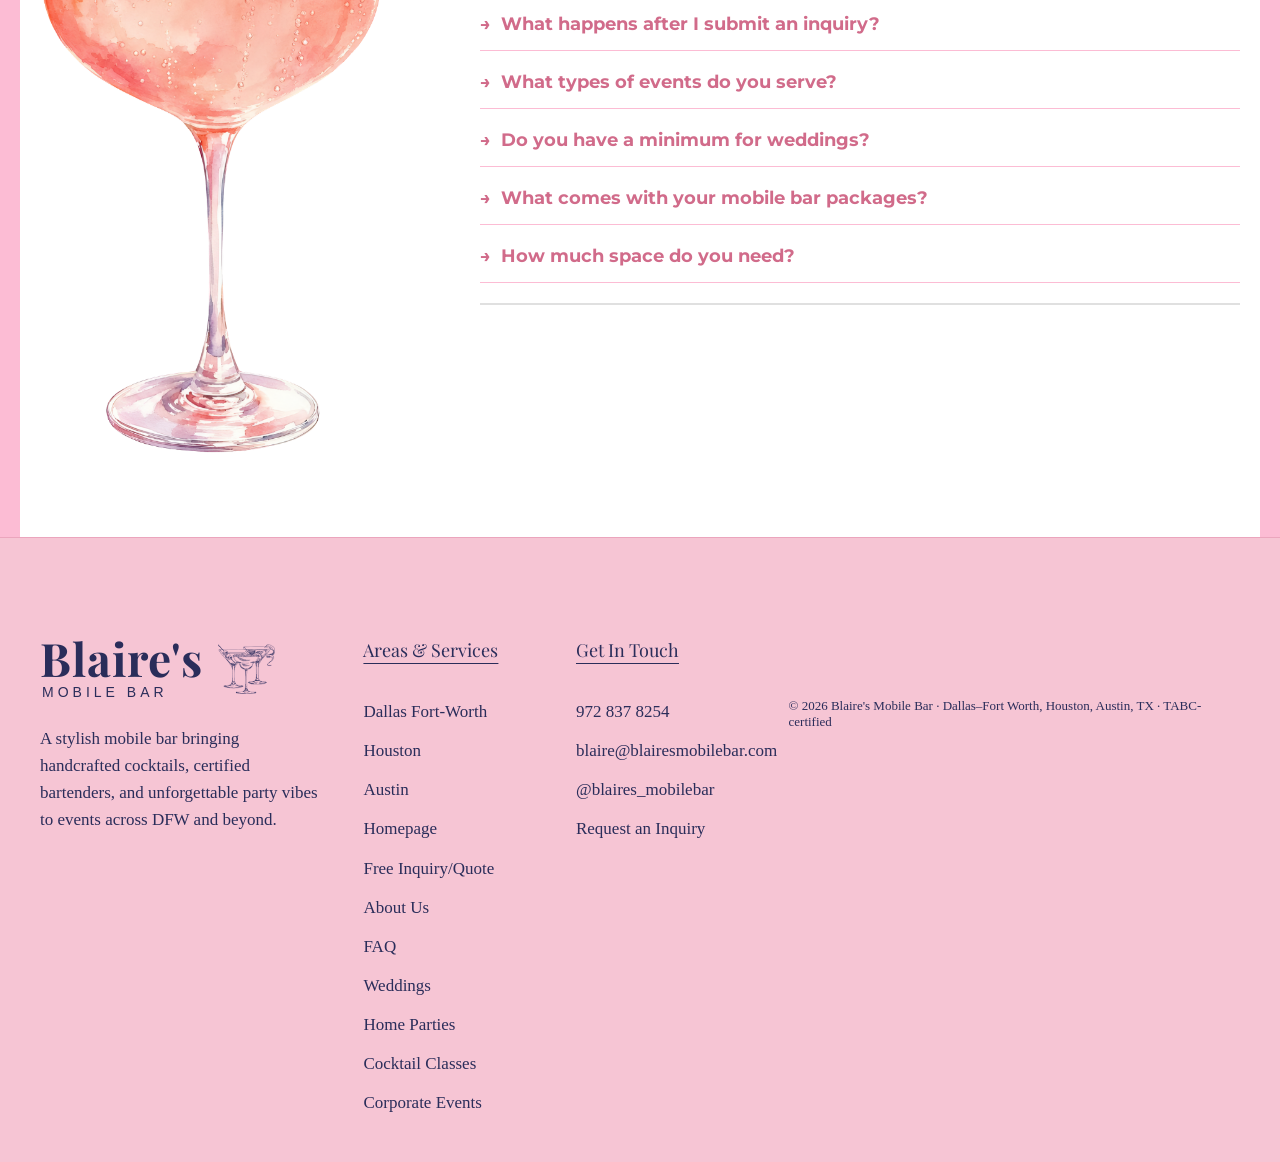
==== commit 6fe7ef75: "Update print statement from 'Hello' to 'Goodbye'" ====
--- a/about.html
+++ b/about.html
@@ -31,13 +31,13 @@
     <header style="position: fixed; top: 0; left: 0; width: 100%; z-index: 1000; background-color: rgba(140, 115, 121, 0.4); backdrop-filter: blur(8px); -webkit-backdrop-filter: blur(8px); display: flex; align-items: center; justify-content: space-between; padding: 15px 40px; box-sizing: border-box; font-family: Georgia, serif; border-bottom: 1px solid rgba(255, 255, 255, 0.2);">
         
         <!-- Styled Button -->
-        <a href="#" class="btn" style="background-color: transparent; border: 2px solid white; border-radius: 10px; font-family: Georgia, serif; text-transform: none; font-size: 18px; font-weight: normal; color: white; padding: 10px 24px; text-decoration: none; display: inline-block;">Alcohol Calculator</a>
+        <a href="calculator.html" class="btn" style="background-color: transparent; border: 2px solid white; border-radius: 10px; font-family: Georgia, serif; text-transform: none; font-size: 18px; font-weight: normal; color: white; padding: 10px 24px; text-decoration: none; display: inline-block;">Alcohol Calculator</a>
         
         <!-- Navigation Links -->
         <ul class="nav-links" style="display: flex; gap: 35px; list-style: none; margin: 0; padding: 0; align-items: center;">
-            <li><a href="index.html" style="font-family: Georgia, serif; font-size: 18px; color: white; text-decoration: none; text-transform: none;">Home</a></li>
+            <li><a href="index.html" style="font-family: Georgia, serif; font-size: 18px; color: white; text-decoration: underline; text-underline-offset: 4px; text-transform: none;">Home</a></li>
             <li><a href="quote.html" style="font-family: Georgia, serif; font-size: 18px; color: white; text-decoration: none; text-transform: none;">Free Inquiry/Quote</a></li>
-            <li><a href="about.html" style="font-family: Georgia, serif; font-size: 18px; color: white; text-decoration: underline; text-underline-offset: 4px; text-transform: none;">About Us & FAQs</a></li>
+            <li><a href="about.html" style="font-family: Georgia, serif; font-size: 18px; color: white; text-decoration: none; text-transform: none;">About Us & FAQs</a></li>
             <li><a href="services.html" style="font-family: Georgia, serif; font-size: 18px; color: white; text-decoration: none; text-transform: none;">Services</a></li>
         </ul>
         
@@ -68,6 +68,7 @@
                 <span style="font-size: 20px; line-height: 1; margin-left: 5px;">♡♡</span>
             </a>
         </div>
+        
     </header>
 
     <main>
--- a/style.css
+++ b/style.css
@@ -265,4 +265,173 @@
     color: gold;
     font-size: 20px;
     margin-top: 15px;
-}+}
+/* =========================================
+   MOBILE RESPONSIVENESS FIXES (FINAL)
+   ========================================= */
+@media (max-width: 850px) {
+    
+    /* 1. COMPACT FIXED HEADER (Follows you as you scroll!) */
+    header {
+        position: fixed !important;
+        padding: 10px 15px !important;
+        flex-direction: column !important;
+        gap: 8px !important;
+        background-color: rgba(140, 115, 121, 0.98) !important; /* Slightly darker so it's easy to read over scrolling text */
+    }
+    
+    /* Hide socials on mobile so the header doesn't cover half the phone screen */
+    .socials-partners {
+        display: none !important; 
+    }
+    
+    .nav-links {
+        gap: 15px !important;
+        flex-wrap: wrap !important;
+        justify-content: center !important;
+    }
+    
+    .nav-links a {
+        font-size: 14px !important;
+    }
+
+    header .btn {
+        font-size: 13px !important;
+        padding: 6px 16px !important;
+    }
+
+    /* Add space to the top of the page so the fixed header doesn't cover your Hero sections */
+    main {
+        padding-top: 100px !important;
+    }
+
+    /* 2. FIX JAGGED TEXT (Ignores desktop line-breaks on mobile) */
+    h1 br, h2 br, p br {
+        display: none !important;
+    }
+
+    /* 3. LAYOUT BLOCKS & CARDS */
+    div[style*="min-width: 400px"],
+    div[style*="min-width: 450px"],
+    div[style*="min-width: 350px"],
+    div[style*="min-width: 300px"] {
+        min-width: 100% !important;
+    }
+    
+    section > div, .white-card {
+        flex-direction: column !important;
+        gap: 20px !important;
+        padding: 25px 20px !important;
+        width: 100% !important;
+        box-sizing: border-box !important;
+    }
+    
+    div[style*="width: 480px"] {
+        width: 100% !important;
+        top: 0 !important;
+        left: 0 !important;
+        position: relative !important;
+    }
+
+    /* Un-fix the "What it's like" section height */
+    div[style*="height: 650px"] {
+        height: auto !important;
+        display: flex !important;
+        flex-direction: column !important;
+        padding: 20px 0 !important;
+    }
+
+    /* 4. FIX GRIDS */
+    div[style*="grid-template-columns"] {
+        grid-template-columns: 1fr !important;
+    }
+
+    /* 5. TYPOGRAPHY SCALING */
+    h1 { font-size: 36px !important; }
+    h2 { font-size: 28px !important; }
+    p { font-size: 15px !important; }
+
+    /* 6. FAQ ACCORDION FIXES */
+    summary {
+        align-items: center !important;
+    }
+    summary p {
+        font-size: 15px !important;
+        line-height: 1.3 !important;
+    }
+    summary div {
+        padding-top: 0 !important; 
+    }
+    summary svg {
+        width: 20px !important;
+        height: 20px !important;
+        flex-shrink: 0 !important;
+    }
+
+    /* 7. IMAGES & GRAPHICS */
+    video {
+        width: 100% !important;
+        height: auto !important;
+    }
+    
+    /* Home page specific overrides */
+    .hero img {
+        left: 0 !important;
+        max-width: 100% !important;
+        margin: 0 auto 20px !important;
+    }
+    
+    .hero a.btn {
+        left: 0 !important;
+        bottom: 0 !important;
+        margin: 0 auto !important;
+    }
+    
+    /* Center and scale the Polaroids */
+    img[alt="Polaroid Collage"] {
+        position: relative !important;
+        right: 0 !important;
+        top: 0 !important;
+        max-width: 90% !important;
+        margin: 20px auto 0 !important;
+        display: block !important;
+    }
+
+    /* Hide messy background floating graphics on mobile to keep it perfectly clean */
+    img[alt="Olive Graphic"],
+    img[alt="Labels and Arrows"],
+    img[alt="Disco Ball Graphic"],
+    img[alt="Drinks Graphic"] {
+        display: none !important;
+    }
+
+    /* Hide the muddy FAQ background watermarks */
+    img[alt="Champagne Flutes"],
+    img[alt="Balloons"],
+    img[alt="Bar tools"],
+    img[alt="Drinks Illustration"] {
+        display: none !important;
+    }
+
+    /* PRESERVE the Martini Line Art behind the Reviews */
+    img[alt="Martini Line Art"] {
+        display: block !important;
+        opacity: 0.2 !important; /* Keeps it subtle behind the review image */
+        position: absolute !important;
+        right: -30px !important;
+        top: 0 !important;
+        height: 100% !important; /* Stretches to fit the section */
+        width: auto !important;
+        max-width: none !important; /* Prevents it from getting squished */
+    }
+
+    /* 8. FOOTER FIXES */
+    footer > div {
+        flex-direction: column !important;
+        gap: 30px !important;
+    }
+    footer > div > div {
+        width: 100% !important;
+        padding-right: 0 !important;
+    }
+}
